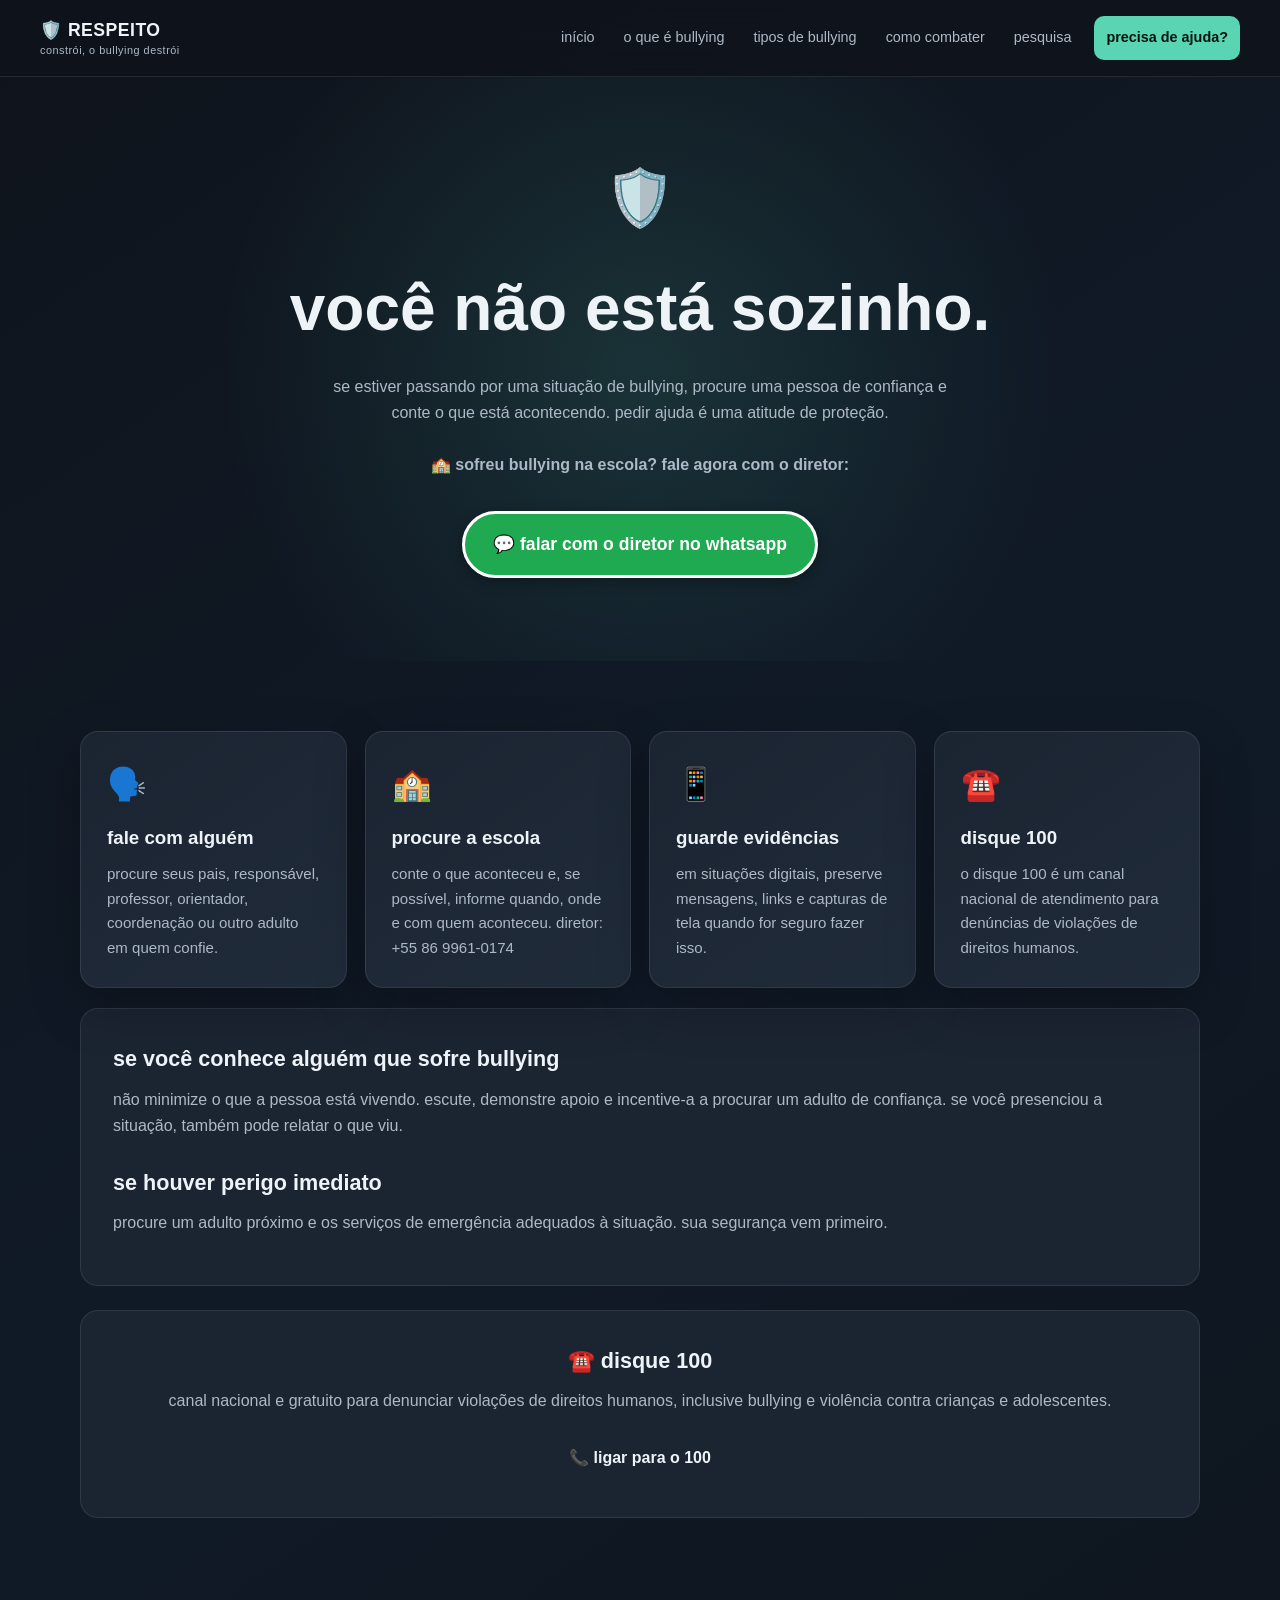
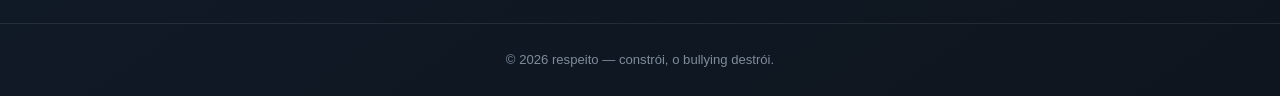
==== contato.html @ 55de94a3 "Add files via upload" ====
<!DOCTYPE html>
<html lang="pt-BR"><head><meta charset="UTF-8"><meta name="viewport" content="width=device-width, initial-scale=1.0"><title>precisa de ajuda? | respeito</title><link rel="stylesheet" href="style.css">
<style>
.btn-zap{display:inline-block;background:#1faa52;color:#fff;font-weight:700;font-size:1.1rem;padding:16px 28px;border-radius:50px;text-decoration:none;box-shadow:0 4px 14px rgba(0,0,0,.3);margin:8px;border:3px solid #fff}
.btn-zap:hover,.btn-zap:focus{background:#168a41}
.zap-aviso{margin:20px auto 0;font-weight:700}
.help-botoes{display:flex;flex-wrap:wrap;justify-content:center;align-items:center;gap:6px;margin-top:20px}
.box-100{text-align:center}
</style></head>
<body><header><div class="nav-wrap"><a class="logo" href="index.html">🛡️ RESPEITO<span>constrói, o bullying destrói</span></a><button class="menu-toggle" id="menuToggle">☰</button><nav id="navMenu"><ul>
<li><a class="nav-link" href="index.html">início</a></li><li><a class="nav-link" href="sobre.html">o que é bullying</a></li><li><a class="nav-link" href="tipos.html">tipos de bullying</a></li><li><a class="nav-link" href="combate.html">como combater</a></li><li><a class="nav-link" href="pesquisa.html">pesquisa</a></li><li><a class="btn-ajuda ativo" href="contato.html">precisa de ajuda?</a></li>
</ul></nav></div></header><main><section class="help-hero"><div class="container"><div class="help-icon">🛡️</div><h1>você não está sozinho.</h1><p>se estiver passando por uma situação de bullying, procure uma pessoa de confiança e conte o que está acontecendo. pedir ajuda é uma atitude de proteção.</p>
<p class="zap-aviso">🏫 sofreu bullying na escola? fale agora com o diretor:</p>
<div class="help-botoes">
<a class="btn-zap" href="https://wa.me/558699610174?text=Olá%2C%20preciso%20de%20ajuda%20com%20uma%20situação%20de%20bullying." target="_blank" rel="noopener noreferrer">💬 falar com o diretor no whatsapp</a>
</div></div></section>
<section class="section container"><div class="cards four">
<article class="help-card"><div class="icon">🗣️</div><h3>fale com alguém</h3><p>procure seus pais, responsável, professor, orientador, coordenação ou outro adulto em quem confie.</p></article>
<article class="help-card"><div class="icon">🏫</div><h3>procure a escola</h3><p>conte o que aconteceu e, se possível, informe quando, onde e com quem aconteceu. diretor: <a href="tel:+558699610174">+55 86 9961-0174</a></p></article>
<article class="help-card"><div class="icon">📱</div><h3>guarde evidências</h3><p>em situações digitais, preserve mensagens, links e capturas de tela quando for seguro fazer isso.</p></article>
<article class="help-card"><div class="icon">☎️</div><h3>disque 100</h3><p>o disque 100 é um canal nacional de atendimento para denúncias de violações de direitos humanos.</p></article>
</div><div class="content-box help-box"><h2>se você conhece alguém que sofre bullying</h2><p>não minimize o que a pessoa está vivendo. escute, demonstre apoio e incentive-a a procurar um adulto de confiança. se você presenciou a situação, também pode relatar o que viu.</p><h2>se houver perigo imediato</h2><p>procure um adulto próximo e os serviços de emergência adequados à situação. sua segurança vem primeiro.</p></div>

<div class="content-box help-box box-100" id="disque100" style="margin-top:24px;">
<h2>☎️ disque 100</h2>
<p>canal nacional e gratuito para denunciar violações de direitos humanos, inclusive bullying e violência contra crianças e adolescentes.</p>
<a class="btn" href="tel:100">📞 ligar para o 100</a>
</div>

</section></main>
<footer><p>&copy; <span id="ano"></span> respeito — constrói, o bullying destrói.</p></footer><script src="script.js"></script></body></html>
---- style.css ----
/* ==============================
   RESPEITO — estilo principal
   ============================== */
*{box-sizing:border-box;margin:0;padding:0}
:root{
  --bg:#0f141c;--bg2:#151c27;--card:#1b2431;--card2:#202b3a;
  --text:#eef3f8;--muted:#aeb9c7;--accent:#59d5b3;--accent2:#4db5ff;
  --border:rgba(255,255,255,.09);--danger:#ff7d86;--shadow:0 18px 50px rgba(0,0,0,.25)
}
html{scroll-behavior:smooth}
body{font-family:Arial,Helvetica,sans-serif;background:linear-gradient(145deg,var(--bg),#101a27 55%,#0e151e);color:var(--text);min-height:100vh;line-height:1.65}
a{color:inherit;text-decoration:none}
button{font:inherit}
.container{width:min(1120px,92%);margin:auto}
header{position:sticky;top:0;z-index:100;background:rgba(15,20,28,.94);backdrop-filter:blur(12px);border-bottom:1px solid var(--border)}
.nav-wrap{width:min(1200px,94%);margin:auto;min-height:76px;display:flex;align-items:center;gap:28px}
.logo{display:flex;flex-direction:column;font-weight:900;font-size:1.1rem;letter-spacing:.5px;white-space:nowrap}
.logo span{font-size:.68rem;color:var(--muted);font-weight:500;margin-top:-3px}
nav{margin-left:auto}
nav ul{list-style:none;display:flex;align-items:center;gap:5px}
.nav-link,.btn-ajuda{display:block;padding:10px 12px;border-radius:10px;color:var(--muted);font-size:.9rem;transition:.2s}
.nav-link:hover,.nav-link.ativo{background:rgba(89,213,179,.1);color:var(--accent)}
.btn-ajuda{background:var(--accent);color:#07130f;font-weight:800;margin-left:6px}
.btn-ajuda:hover{filter:brightness(1.08);transform:translateY(-1px)}
.menu-toggle{display:none;margin-left:auto;background:transparent;color:var(--text);border:1px solid var(--border);border-radius:9px;padding:8px 12px;cursor:pointer;font-size:1.2rem}
main{min-height:calc(100vh - 140px)}
.hero{padding:95px 0 75px;text-align:center}
.badge,.eyebrow{display:inline-block;color:var(--accent);background:rgba(89,213,179,.09);border:1px solid rgba(89,213,179,.2);padding:7px 13px;border-radius:999px;font-size:.78rem;font-weight:700;text-transform:lowercase}
.hero h1{font-size:clamp(2.4rem,6vw,5rem);line-height:1.05;margin:22px 0 20px;letter-spacing:-2px}
.hero h1 span{color:var(--accent)}
.hero-text{max-width:760px;margin:auto;color:var(--muted);font-size:1.08rem}
.actions{display:flex;justify-content:center;gap:12px;flex-wrap:wrap;margin:30px 0}
.btn{display:inline-flex;align-items:center;justify-content:center;padding:13px 21px;border-radius:11px;font-weight:800;transition:.2s;border:1px solid transparent}
.btn.primary{background:var(--accent);color:#07130f}
.btn.secondary{border-color:var(--border);background:var(--card);color:var(--text)}
.btn:hover{transform:translateY(-2px)}
.quote{max-width:720px;margin:34px auto 0;padding:18px;border-left:3px solid var(--accent);background:rgba(255,255,255,.025);color:#d9e2eb;font-style:italic}
.section{padding:70px 0}
.section-title{text-align:center;margin-bottom:32px}
.section-title span{color:var(--accent);font-size:.75rem;text-transform:uppercase;font-weight:800;letter-spacing:2px}
.section-title h2{font-size:2rem;margin:5px 0}
.section-title p,.page-head p{color:var(--muted)}
.cards{display:grid;gap:18px}
.cards.four{grid-template-columns:repeat(4,1fr)}
.cards.three{grid-template-columns:repeat(3,1fr)}
.card,.type-card,.role-card,.help-card,.info-card{background:linear-gradient(145deg,var(--card),var(--card2));border:1px solid var(--border);border-radius:18px;padding:26px;box-shadow:var(--shadow);transition:.25s}
.card:hover{transform:translateY(-5px);border-color:rgba(89,213,179,.3)}
.card .icon,.role-card .icon,.help-card .icon{font-size:2rem;margin-bottom:12px}
.card h3,.role-card h3,.help-card h3{margin-bottom:8px;text-transform:lowercase}
.card p,.role-card p,.help-card p,.type-card p,.info-card p{color:var(--muted);font-size:.94rem}
.card b{display:inline-block;margin-top:18px;color:var(--accent);font-size:.85rem}
.page-head{padding:72px 0 55px;background:linear-gradient(180deg,rgba(89,213,179,.06),transparent)}
.page-head h1{font-size:clamp(2.2rem,5vw,3.7rem);line-height:1.05;margin:13px 0}
.total{display:inline-block;margin-top:20px;background:var(--accent);color:#07130f;padding:8px 13px;border-radius:9px;font-weight:900;font-size:.85rem}
.content-box{background:var(--card);border:1px solid var(--border);border-radius:18px;padding:32px}
.content-box h2{font-size:1.35rem;margin-bottom:10px;margin-top:25px}
.content-box h2:first-child{margin-top:0}
.content-box p{color:var(--muted);margin-bottom:16px}
.list-grid{display:grid;grid-template-columns:1fr 1fr;gap:20px}
.check-list{list-style:none;display:grid;gap:10px}
.check-list li{background:rgba(255,255,255,.035);padding:12px 14px;border-radius:9px;color:#dbe5ee}
.check-list li::before{content:"✓";color:var(--accent);font-weight:bold;margin-right:10px}
.info-grid{display:grid;grid-template-columns:repeat(3,1fr);gap:18px;margin-top:18px}
.info-card>div{font-size:1.7rem;margin-bottom:8px}.info-card h3{margin-bottom:6px}
.warning{border-color:rgba(255,125,134,.2)}
.type-card{min-height:240px}.big-icon{font-size:2.5rem;margin-bottom:10px}.type-card h2{margin-bottom:7px;text-transform:lowercase}
.notice{margin-top:22px;padding:17px 20px;background:rgba(89,213,179,.07);border:1px solid rgba(89,213,179,.18);border-radius:13px;color:var(--muted)}
.notice strong{color:var(--accent)}
.steps{margin-top:22px;background:var(--card);border:1px solid var(--border);border-radius:18px;padding:30px}
.steps h2{margin-bottom:15px}.steps ol{padding-left:23px;color:var(--muted)}.steps li{margin:12px 0}.steps strong{color:var(--text)}
.research-intro{display:flex;gap:20px;align-items:center;background:var(--card);border:1px solid var(--border);border-radius:18px;padding:28px}
.research-intro .icon{font-size:2.5rem}.research-intro h2{margin-bottom:5px}.research-intro p{color:var(--muted)}
.research-grid{display:grid;grid-template-columns:repeat(3,1fr);gap:18px;margin-top:18px}
.result-card{background:var(--card2);border:1px solid var(--border);border-radius:16px;padding:28px;text-align:center}
.result-card strong{display:block;font-size:2.1rem;color:var(--accent)}.result-card span{color:var(--muted)}
.help-hero{text-align:center;padding:75px 0;background:radial-gradient(circle at center,rgba(89,213,179,.14),transparent 60%)}
.help-icon{font-size:3.5rem}.help-hero h1{font-size:clamp(2.4rem,5vw,4rem);margin:12px 0}.help-hero p{max-width:650px;margin:0 auto 25px;color:var(--muted)}
.btn.white{background:#fff;color:#10151d}
footer{border-top:1px solid var(--border);padding:25px;text-align:center;color:#7f8c9b;font-size:.82rem;margin-top:35px}
@media(max-width:900px){
  .cards.four{grid-template-columns:repeat(2,1fr)}.cards.three{grid-template-columns:repeat(2,1fr)}
  nav{display:none;position:absolute;top:76px;left:0;right:0;background:#111821;border-bottom:1px solid var(--border);padding:12px}
  nav.aberto{display:block}nav ul{flex-direction:column;align-items:stretch}
  .nav-link,.btn-ajuda{text-align:center;margin:0}.menu-toggle{display:block}
}
@media(max-width:600px){
  .hero{padding:65px 0 45px}.hero h1{letter-spacing:-1px}.hero-text{font-size:1rem}
  .cards.four,.cards.three,.info-grid,.research-grid,.list-grid{grid-template-columns:1fr}
  .content-box,.steps,.research-intro,.card,.type-card,.role-card,.help-card{padding:21px}
  .nav-wrap{min-height:68px}.logo{font-size:1rem}
}

/* complementos da pesquisa e conteúdo */
.section-alt{background:rgba(255,255,255,.018);border-top:1px solid var(--border);border-bottom:1px solid var(--border)}
.type-card h4{margin-top:18px;margin-bottom:7px;color:var(--accent);font-size:.8rem;text-transform:uppercase;letter-spacing:1px}
.type-card ul{padding-left:18px;color:var(--muted);font-size:.9rem}.type-card li{margin:5px 0}
.donut-row{display:grid;grid-template-columns:repeat(3,1fr);gap:18px;margin-top:20px}
.donut-card{background:linear-gradient(145deg,var(--card),var(--card2));border:1px solid var(--border);border-radius:18px;padding:24px;text-align:center}
.donut-card h3{margin-bottom:15px;text-transform:lowercase}.canvas-wrap{height:210px;position:relative;display:flex;justify-content:center;align-items:center}
.canvas-wrap canvas{max-width:190px;max-height:190px}
.donut-legend{display:grid;gap:8px;margin-top:8px;text-align:left}.donut-legend div{display:flex;justify-content:space-between;gap:10px;color:var(--muted);font-size:.83rem}.donut-legend strong{color:var(--text)}
.bar-panels{display:grid;grid-template-columns:1fr 1fr;gap:18px;margin-top:18px}.bar-panel{background:var(--card);border:1px solid var(--border);border-radius:18px;padding:25px}.bar-panel:last-child{grid-column:1/-1}
.bar-panel h3{margin-bottom:20px}.bars{display:grid;gap:15px}.bar-row>div{display:flex;justify-content:space-between;gap:10px;color:var(--muted);font-size:.84rem;margin-bottom:6px}.bar-row b{color:var(--text)}
.bar-row i{display:block;height:9px;border-radius:99px;background:linear-gradient(90deg,var(--accent),var(--accent2));min-width:3px}
.research-extra{display:grid;grid-template-columns:1fr 1fr;gap:18px;margin-top:18px}.help-box{margin-top:20px}
@media(max-width:900px){.donut-row{grid-template-columns:1fr 1fr}.bar-panels{grid-template-columns:1fr}.bar-panel:last-child{grid-column:auto}.research-extra{grid-template-columns:1fr}}
@media(max-width:600px){.donut-row{grid-template-columns:1fr}.bar-panel{padding:20px}.canvas-wrap{height:190px}}
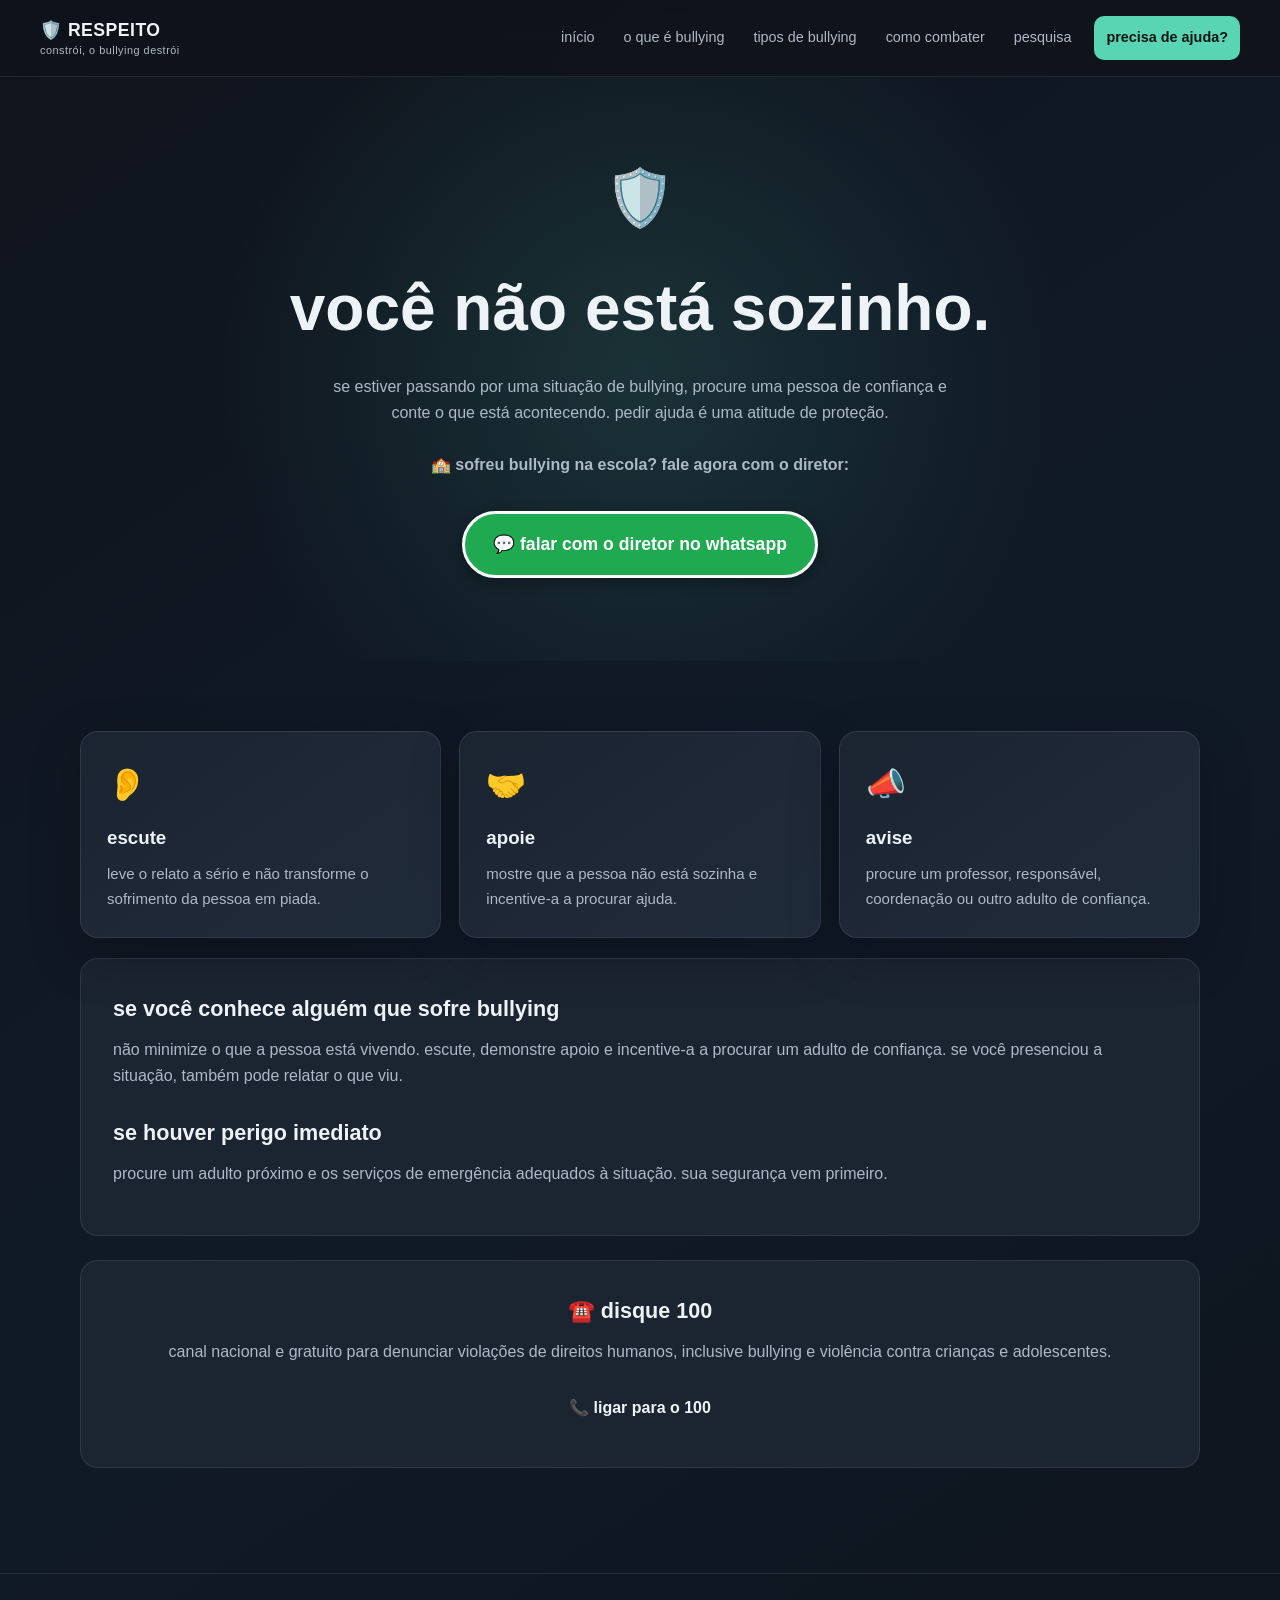
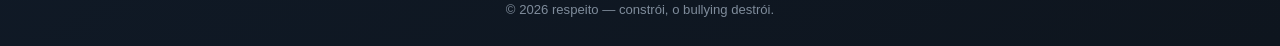
==== commit 67235622: "Add files via upload" ====
--- a/contato.html
+++ b/contato.html
@@ -14,11 +14,10 @@
 <div class="help-botoes">
 <a class="btn-zap" href="https://wa.me/558699610174?text=Olá%2C%20preciso%20de%20ajuda%20com%20uma%20situação%20de%20bullying." target="_blank" rel="noopener noreferrer">💬 falar com o diretor no whatsapp</a>
 </div></div></section>
-<section class="section container"><div class="cards four">
-<article class="help-card"><div class="icon">🗣️</div><h3>fale com alguém</h3><p>procure seus pais, responsável, professor, orientador, coordenação ou outro adulto em quem confie.</p></article>
-<article class="help-card"><div class="icon">🏫</div><h3>procure a escola</h3><p>conte o que aconteceu e, se possível, informe quando, onde e com quem aconteceu. diretor: <a href="tel:+558699610174">+55 86 9961-0174</a></p></article>
-<article class="help-card"><div class="icon">📱</div><h3>guarde evidências</h3><p>em situações digitais, preserve mensagens, links e capturas de tela quando for seguro fazer isso.</p></article>
-<article class="help-card"><div class="icon">☎️</div><h3>disque 100</h3><p>o disque 100 é um canal nacional de atendimento para denúncias de violações de direitos humanos.</p></article>
+<section class="section container"><div class="cards three">
+<article class="help-card"><div class="icon">👂</div><h3>escute</h3><p>leve o relato a sério e não transforme o sofrimento da pessoa em piada.</p></article>
+<article class="help-card"><div class="icon">🤝</div><h3>apoie</h3><p>mostre que a pessoa não está sozinha e incentive-a a procurar ajuda.</p></article>
+<article class="help-card"><div class="icon">📣</div><h3>avise</h3><p>procure um professor, responsável, coordenação ou outro adulto de confiança.</p></article>
 </div><div class="content-box help-box"><h2>se você conhece alguém que sofre bullying</h2><p>não minimize o que a pessoa está vivendo. escute, demonstre apoio e incentive-a a procurar um adulto de confiança. se você presenciou a situação, também pode relatar o que viu.</p><h2>se houver perigo imediato</h2><p>procure um adulto próximo e os serviços de emergência adequados à situação. sua segurança vem primeiro.</p></div>
 
 <div class="content-box help-box box-100" id="disque100" style="margin-top:24px;">
--- a/style.css
+++ b/style.css
@@ -3,69 +3,69 @@
    ============================== */
 *{box-sizing:border-box;margin:0;padding:0}
 :root{
-  --bg:#0f141c;--bg2:#151c27;--card:#1b2431;--card2:#202b3a;
-  --text:#eef3f8;--muted:#aeb9c7;--accent:#59d5b3;--accent2:#4db5ff;
-  --border:rgba(255,255,255,.09);--danger:#ff7d86;--shadow:0 18px 50px rgba(0,0,0,.25)
+  --bg:#0a1f3c;--bg2:#0f3057;--card:#12294a;--card2:#183763;
+  --text:#f2f7ff;--muted:#b9c9e3;--accent:#f0434f;--accent2:#ff8a92;
+  --border:rgba(255,255,255,.12);--danger:#ff7d86;--shadow:0 18px 50px rgba(0,10,30,.4)
 }
 html{scroll-behavior:smooth}
-body{font-family:Arial,Helvetica,sans-serif;background:linear-gradient(145deg,var(--bg),#101a27 55%,#0e151e);color:var(--text);min-height:100vh;line-height:1.65}
+body{font-family:Arial,Helvetica,sans-serif;background:linear-gradient(160deg,#0a1f3c,#0f3057 50%,#0b1b33);background-attachment:fixed;color:var(--text);min-height:100vh;line-height:1.65}
 a{color:inherit;text-decoration:none}
 button{font:inherit}
 .container{width:min(1120px,92%);margin:auto}
-header{position:sticky;top:0;z-index:100;background:rgba(15,20,28,.94);backdrop-filter:blur(12px);border-bottom:1px solid var(--border)}
+header{position:sticky;top:0;z-index:100;background:rgba(10,31,60,.95);backdrop-filter:blur(12px);border-bottom:1px solid var(--border)}
 .nav-wrap{width:min(1200px,94%);margin:auto;min-height:76px;display:flex;align-items:center;gap:28px}
 .logo{display:flex;flex-direction:column;font-weight:900;font-size:1.1rem;letter-spacing:.5px;white-space:nowrap}
 .logo span{font-size:.68rem;color:var(--muted);font-weight:500;margin-top:-3px}
 nav{margin-left:auto}
 nav ul{list-style:none;display:flex;align-items:center;gap:5px}
 .nav-link,.btn-ajuda{display:block;padding:10px 12px;border-radius:10px;color:var(--muted);font-size:.9rem;transition:.2s}
-.nav-link:hover,.nav-link.ativo{background:rgba(89,213,179,.1);color:var(--accent)}
-.btn-ajuda{background:var(--accent);color:#07130f;font-weight:800;margin-left:6px}
+.nav-link:hover,.nav-link.ativo{background:rgba(240,67,79,.15);color:var(--accent2)}
+.btn-ajuda{background:var(--accent);color:#ffffff;font-weight:800;margin-left:6px}
 .btn-ajuda:hover{filter:brightness(1.08);transform:translateY(-1px)}
 .menu-toggle{display:none;margin-left:auto;background:transparent;color:var(--text);border:1px solid var(--border);border-radius:9px;padding:8px 12px;cursor:pointer;font-size:1.2rem}
 main{min-height:calc(100vh - 140px)}
 .hero{padding:95px 0 75px;text-align:center}
-.badge,.eyebrow{display:inline-block;color:var(--accent);background:rgba(89,213,179,.09);border:1px solid rgba(89,213,179,.2);padding:7px 13px;border-radius:999px;font-size:.78rem;font-weight:700;text-transform:lowercase}
+.badge,.eyebrow{display:inline-block;color:var(--accent2);background:rgba(240,67,79,.12);border:1px solid rgba(240,67,79,.3);padding:7px 13px;border-radius:999px;font-size:.78rem;font-weight:700;text-transform:lowercase}
 .hero h1{font-size:clamp(2.4rem,6vw,5rem);line-height:1.05;margin:22px 0 20px;letter-spacing:-2px}
 .hero h1 span{color:var(--accent)}
 .hero-text{max-width:760px;margin:auto;color:var(--muted);font-size:1.08rem}
 .actions{display:flex;justify-content:center;gap:12px;flex-wrap:wrap;margin:30px 0}
 .btn{display:inline-flex;align-items:center;justify-content:center;padding:13px 21px;border-radius:11px;font-weight:800;transition:.2s;border:1px solid transparent}
-.btn.primary{background:var(--accent);color:#07130f}
+.btn.primary{background:var(--accent);color:#ffffff}
 .btn.secondary{border-color:var(--border);background:var(--card);color:var(--text)}
 .btn:hover{transform:translateY(-2px)}
-.quote{max-width:720px;margin:34px auto 0;padding:18px;border-left:3px solid var(--accent);background:rgba(255,255,255,.025);color:#d9e2eb;font-style:italic}
+.quote{max-width:720px;margin:34px auto 0;padding:18px;border-left:3px solid var(--accent);background:rgba(255,255,255,.05);color:#e1ebfa;font-style:italic}
 .section{padding:70px 0}
 .section-title{text-align:center;margin-bottom:32px}
-.section-title span{color:var(--accent);font-size:.75rem;text-transform:uppercase;font-weight:800;letter-spacing:2px}
+.section-title span{color:var(--accent2);font-size:.75rem;text-transform:uppercase;font-weight:800;letter-spacing:2px}
 .section-title h2{font-size:2rem;margin:5px 0}
 .section-title p,.page-head p{color:var(--muted)}
 .cards{display:grid;gap:18px}
 .cards.four{grid-template-columns:repeat(4,1fr)}
 .cards.three{grid-template-columns:repeat(3,1fr)}
 .card,.type-card,.role-card,.help-card,.info-card{background:linear-gradient(145deg,var(--card),var(--card2));border:1px solid var(--border);border-radius:18px;padding:26px;box-shadow:var(--shadow);transition:.25s}
-.card:hover{transform:translateY(-5px);border-color:rgba(89,213,179,.3)}
+.card:hover{transform:translateY(-5px);border-color:rgba(240,67,79,.45)}
 .card .icon,.role-card .icon,.help-card .icon{font-size:2rem;margin-bottom:12px}
 .card h3,.role-card h3,.help-card h3{margin-bottom:8px;text-transform:lowercase}
 .card p,.role-card p,.help-card p,.type-card p,.info-card p{color:var(--muted);font-size:.94rem}
-.card b{display:inline-block;margin-top:18px;color:var(--accent);font-size:.85rem}
-.page-head{padding:72px 0 55px;background:linear-gradient(180deg,rgba(89,213,179,.06),transparent)}
+.card b{display:inline-block;margin-top:18px;color:var(--accent2);font-size:.85rem}
+.page-head{padding:72px 0 55px;background:linear-gradient(180deg,rgba(255,255,255,.05),transparent)}
 .page-head h1{font-size:clamp(2.2rem,5vw,3.7rem);line-height:1.05;margin:13px 0}
-.total{display:inline-block;margin-top:20px;background:var(--accent);color:#07130f;padding:8px 13px;border-radius:9px;font-weight:900;font-size:.85rem}
+.total{display:inline-block;margin-top:20px;background:var(--accent);color:#ffffff;padding:8px 13px;border-radius:9px;font-weight:900;font-size:.85rem}
 .content-box{background:var(--card);border:1px solid var(--border);border-radius:18px;padding:32px}
 .content-box h2{font-size:1.35rem;margin-bottom:10px;margin-top:25px}
 .content-box h2:first-child{margin-top:0}
 .content-box p{color:var(--muted);margin-bottom:16px}
 .list-grid{display:grid;grid-template-columns:1fr 1fr;gap:20px}
 .check-list{list-style:none;display:grid;gap:10px}
-.check-list li{background:rgba(255,255,255,.035);padding:12px 14px;border-radius:9px;color:#dbe5ee}
+.check-list li{background:rgba(255,255,255,.06);padding:12px 14px;border-radius:9px;color:#e6eefb}
 .check-list li::before{content:"✓";color:var(--accent);font-weight:bold;margin-right:10px}
 .info-grid{display:grid;grid-template-columns:repeat(3,1fr);gap:18px;margin-top:18px}
 .info-card>div{font-size:1.7rem;margin-bottom:8px}.info-card h3{margin-bottom:6px}
-.warning{border-color:rgba(255,125,134,.2)}
+.warning{border-color:rgba(255,125,134,.3)}
 .type-card{min-height:240px}.big-icon{font-size:2.5rem;margin-bottom:10px}.type-card h2{margin-bottom:7px;text-transform:lowercase}
-.notice{margin-top:22px;padding:17px 20px;background:rgba(89,213,179,.07);border:1px solid rgba(89,213,179,.18);border-radius:13px;color:var(--muted)}
-.notice strong{color:var(--accent)}
+.notice{margin-top:22px;padding:17px 20px;background:rgba(240,67,79,.1);border:1px solid rgba(240,67,79,.26);border-radius:13px;color:var(--muted)}
+.notice strong{color:var(--accent2)}
 .steps{margin-top:22px;background:var(--card);border:1px solid var(--border);border-radius:18px;padding:30px}
 .steps h2{margin-bottom:15px}.steps ol{padding-left:23px;color:var(--muted)}.steps li{margin:12px 0}.steps strong{color:var(--text)}
 .research-intro{display:flex;gap:20px;align-items:center;background:var(--card);border:1px solid var(--border);border-radius:18px;padding:28px}
@@ -73,13 +73,13 @@
 .research-grid{display:grid;grid-template-columns:repeat(3,1fr);gap:18px;margin-top:18px}
 .result-card{background:var(--card2);border:1px solid var(--border);border-radius:16px;padding:28px;text-align:center}
 .result-card strong{display:block;font-size:2.1rem;color:var(--accent)}.result-card span{color:var(--muted)}
-.help-hero{text-align:center;padding:75px 0;background:radial-gradient(circle at center,rgba(89,213,179,.14),transparent 60%)}
+.help-hero{text-align:center;padding:75px 0;background:radial-gradient(circle at center,rgba(240,67,79,.16),transparent 60%)}
 .help-icon{font-size:3.5rem}.help-hero h1{font-size:clamp(2.4rem,5vw,4rem);margin:12px 0}.help-hero p{max-width:650px;margin:0 auto 25px;color:var(--muted)}
 .btn.white{background:#fff;color:#10151d}
-footer{border-top:1px solid var(--border);padding:25px;text-align:center;color:#7f8c9b;font-size:.82rem;margin-top:35px}
+footer{border-top:1px solid var(--border);padding:25px;text-align:center;color:#8fa3c4;font-size:.82rem;margin-top:35px}
 @media(max-width:900px){
   .cards.four{grid-template-columns:repeat(2,1fr)}.cards.three{grid-template-columns:repeat(2,1fr)}
-  nav{display:none;position:absolute;top:76px;left:0;right:0;background:#111821;border-bottom:1px solid var(--border);padding:12px}
+  nav{display:none;position:absolute;top:76px;left:0;right:0;background:#0c2547;border-bottom:1px solid var(--border);padding:12px}
   nav.aberto{display:block}nav ul{flex-direction:column;align-items:stretch}
   .nav-link,.btn-ajuda{text-align:center;margin:0}.menu-toggle{display:block}
 }
@@ -91,8 +91,8 @@
 }
 
 /* complementos da pesquisa e conteúdo */
-.section-alt{background:rgba(255,255,255,.018);border-top:1px solid var(--border);border-bottom:1px solid var(--border)}
-.type-card h4{margin-top:18px;margin-bottom:7px;color:var(--accent);font-size:.8rem;text-transform:uppercase;letter-spacing:1px}
+.section-alt{background:rgba(255,255,255,.03);border-top:1px solid var(--border);border-bottom:1px solid var(--border)}
+.type-card h4{margin-top:18px;margin-bottom:7px;color:var(--accent2);font-size:.8rem;text-transform:uppercase;letter-spacing:1px}
 .type-card ul{padding-left:18px;color:var(--muted);font-size:.9rem}.type-card li{margin:5px 0}
 .donut-row{display:grid;grid-template-columns:repeat(3,1fr);gap:18px;margin-top:20px}
 .donut-card{background:linear-gradient(145deg,var(--card),var(--card2));border:1px solid var(--border);border-radius:18px;padding:24px;text-align:center}
@@ -105,3 +105,33 @@
 .research-extra{display:grid;grid-template-columns:1fr 1fr;gap:18px;margin-top:18px}.help-box{margin-top:20px}
 @media(max-width:900px){.donut-row{grid-template-columns:1fr 1fr}.bar-panels{grid-template-columns:1fr}.bar-panel:last-child{grid-column:auto}.research-extra{grid-template-columns:1fr}}
 @media(max-width:600px){.donut-row{grid-template-columns:1fr}.bar-panel{padding:20px}.canvas-wrap{height:190px}}
+.page-head .container {
+  text-align: center;
+}
+
+.page-head p {
+  margin-left: auto;
+  margin-right: auto;
+}
+
+/* fundo igual ao início */
+:root{
+  --bg:#0f141c;--bg2:#151c27;--card:#1b2431;--card2:#202b3a;
+  --text:#eef3f8;--muted:#aeb9c7;
+  --border:rgba(255,255,255,.09);--shadow:0 18px 50px rgba(0,0,0,.25)
+}
+body{background:linear-gradient(145deg,#0f141c,#101a27 55%,#0e151e);background-attachment:scroll}
+header{background:rgba(15,20,28,.94)}
+.quote{background:rgba(255,255,255,.025);color:#d9e2eb}
+.check-list li{background:rgba(255,255,255,.035);color:#dbe5ee}
+.section-alt{background:rgba(255,255,255,.018)}
+.page-head{background:linear-gradient(180deg,rgba(89,213,179,.06),transparent)}
+.help-hero{background:radial-gradient(circle at center,rgba(89,213,179,.14),transparent 60%)}
+footer{color:#7f8c9b}
+@media(max-width:900px){nav{background:#111821}}
+
+/* menu: verde como antes */
+.nav-link:hover,
+.nav-link.ativo{background:rgba(89,213,179,.1);color:#59d5b3}
+.btn-ajuda{background:#59d5b3;color:#07130f}
+.btn-ajuda:hover{filter:brightness(1.08)}
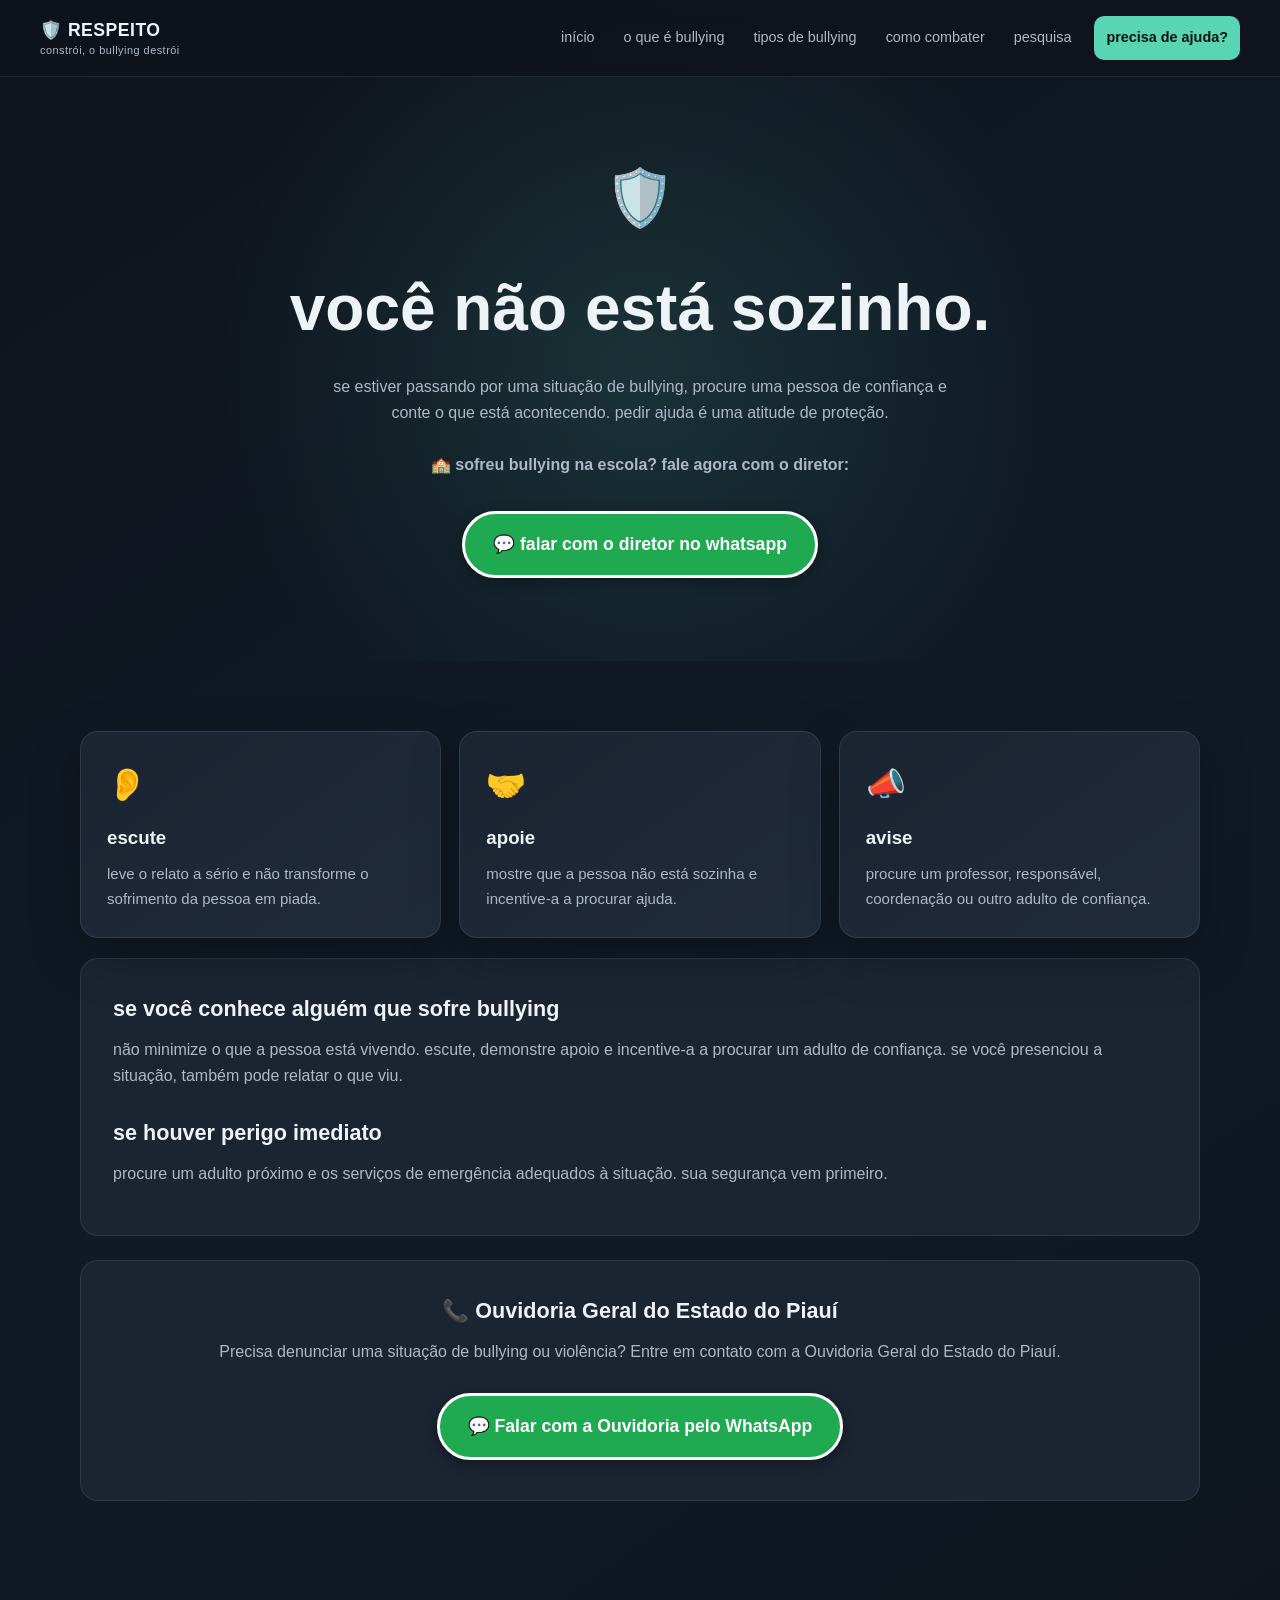
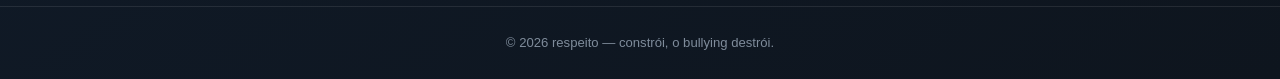
==== commit f7fe574e: "Refactor contato.html for improved structure and styles Refactor HTML structure and styles for bette" ====
--- a/contato.html
+++ b/contato.html
@@ -1,30 +1,199 @@
+
 <!DOCTYPE html>
-<html lang="pt-BR"><head><meta charset="UTF-8"><meta name="viewport" content="width=device-width, initial-scale=1.0"><title>precisa de ajuda? | respeito</title><link rel="stylesheet" href="style.css">
+<html lang="pt-BR">
+<head>
+<meta charset="UTF-8">
+<meta name="viewport" content="width=device-width, initial-scale=1.0">
+<title>precisa de ajuda? | respeito</title>
+<link rel="stylesheet" href="style.css">
+
 <style>
-.btn-zap{display:inline-block;background:#1faa52;color:#fff;font-weight:700;font-size:1.1rem;padding:16px 28px;border-radius:50px;text-decoration:none;box-shadow:0 4px 14px rgba(0,0,0,.3);margin:8px;border:3px solid #fff}
-.btn-zap:hover,.btn-zap:focus{background:#168a41}
-.zap-aviso{margin:20px auto 0;font-weight:700}
-.help-botoes{display:flex;flex-wrap:wrap;justify-content:center;align-items:center;gap:6px;margin-top:20px}
-.box-100{text-align:center}
-</style></head>
-<body><header><div class="nav-wrap"><a class="logo" href="index.html">🛡️ RESPEITO<span>constrói, o bullying destrói</span></a><button class="menu-toggle" id="menuToggle">☰</button><nav id="navMenu"><ul>
-<li><a class="nav-link" href="index.html">início</a></li><li><a class="nav-link" href="sobre.html">o que é bullying</a></li><li><a class="nav-link" href="tipos.html">tipos de bullying</a></li><li><a class="nav-link" href="combate.html">como combater</a></li><li><a class="nav-link" href="pesquisa.html">pesquisa</a></li><li><a class="btn-ajuda ativo" href="contato.html">precisa de ajuda?</a></li>
-</ul></nav></div></header><main><section class="help-hero"><div class="container"><div class="help-icon">🛡️</div><h1>você não está sozinho.</h1><p>se estiver passando por uma situação de bullying, procure uma pessoa de confiança e conte o que está acontecendo. pedir ajuda é uma atitude de proteção.</p>
-<p class="zap-aviso">🏫 sofreu bullying na escola? fale agora com o diretor:</p>
+.btn-zap {
+    display: inline-block;
+    background: #1faa52;
+    color: #fff;
+    font-weight: 700;
+    font-size: 1.1rem;
+    padding: 16px 28px;
+    border-radius: 50px;
+    text-decoration: none;
+    box-shadow: 0 4px 14px rgba(0,0,0,.3);
+    margin: 8px;
+    border: 3px solid #fff;
+}
+
+.btn-zap:hover,
+.btn-zap:focus {
+    background: #168a41;
+}
+
+.zap-aviso {
+    margin: 20px auto 0;
+    font-weight: 700;
+}
+
+.help-botoes {
+    display: flex;
+    flex-wrap: wrap;
+    justify-content: center;
+    align-items: center;
+    gap: 6px;
+    margin-top: 20px;
+}
+
+.box-100 {
+    text-align: center;
+}
+</style>
+</head>
+
+<body>
+
+<header>
+<div class="nav-wrap">
+
+<a class="logo" href="index.html">
+🛡️ RESPEITO
+<span>constrói, o bullying destrói</span>
+</a>
+
+<button class="menu-toggle" id="menuToggle">☰</button>
+
+<nav id="navMenu">
+<ul>
+<li><a class="nav-link" href="index.html">início</a></li>
+<li><a class="nav-link" href="sobre.html">o que é bullying</a></li>
+<li><a class="nav-link" href="tipos.html">tipos de bullying</a></li>
+<li><a class="nav-link" href="combate.html">como combater</a></li>
+<li><a class="nav-link" href="pesquisa.html">pesquisa</a></li>
+<li><a class="btn-ajuda ativo" href="contato.html">precisa de ajuda?</a></li>
+</ul>
+</nav>
+
+</div>
+</header>
+
+<main>
+
+<section class="help-hero">
+<div class="container">
+
+<div class="help-icon">🛡️</div>
+
+<h1>você não está sozinho.</h1>
+
+<p>
+se estiver passando por uma situação de bullying,
+procure uma pessoa de confiança e conte o que está acontecendo.
+pedir ajuda é uma atitude de proteção.
+</p>
+
+<p class="zap-aviso">
+🏫 sofreu bullying na escola? fale agora com o diretor:
+</p>
+
 <div class="help-botoes">
-<a class="btn-zap" href="https://wa.me/558699610174?text=Olá%2C%20preciso%20de%20ajuda%20com%20uma%20situação%20de%20bullying." target="_blank" rel="noopener noreferrer">💬 falar com o diretor no whatsapp</a>
-</div></div></section>
-<section class="section container"><div class="cards three">
-<article class="help-card"><div class="icon">👂</div><h3>escute</h3><p>leve o relato a sério e não transforme o sofrimento da pessoa em piada.</p></article>
-<article class="help-card"><div class="icon">🤝</div><h3>apoie</h3><p>mostre que a pessoa não está sozinha e incentive-a a procurar ajuda.</p></article>
-<article class="help-card"><div class="icon">📣</div><h3>avise</h3><p>procure um professor, responsável, coordenação ou outro adulto de confiança.</p></article>
-</div><div class="content-box help-box"><h2>se você conhece alguém que sofre bullying</h2><p>não minimize o que a pessoa está vivendo. escute, demonstre apoio e incentive-a a procurar um adulto de confiança. se você presenciou a situação, também pode relatar o que viu.</p><h2>se houver perigo imediato</h2><p>procure um adulto próximo e os serviços de emergência adequados à situação. sua segurança vem primeiro.</p></div>
 
-<div class="content-box help-box box-100" id="disque100" style="margin-top:24px;">
-<h2>☎️ disque 100</h2>
-<p>canal nacional e gratuito para denunciar violações de direitos humanos, inclusive bullying e violência contra crianças e adolescentes.</p>
-<a class="btn" href="tel:100">📞 ligar para o 100</a>
+<a class="btn-zap"
+href="https://wa.me/558699610174?text=Olá%2C%20preciso%20de%20ajuda%20com%20uma%20situação%20de%20bullying."
+target="_blank"
+rel="noopener noreferrer">
+💬 falar com o diretor no whatsapp
+</a>
+
+</div>
+</div>
+</section>
+
+<section class="section container">
+
+<div class="cards three">
+
+<article class="help-card">
+<div class="icon">👂</div>
+<h3>escute</h3>
+<p>
+leve o relato a sério e não transforme o sofrimento
+da pessoa em piada.
+</p>
+</article>
+
+<article class="help-card">
+<div class="icon">🤝</div>
+<h3>apoie</h3>
+<p>
+mostre que a pessoa não está sozinha e incentive-a
+a procurar ajuda.
+</p>
+</article>
+
+<article class="help-card">
+<div class="icon">📣</div>
+<h3>avise</h3>
+<p>
+procure um professor, responsável, coordenação
+ou outro adulto de confiança.
+</p>
+</article>
+
 </div>
 
-</section></main>
-<footer><p>&copy; <span id="ano"></span> respeito — constrói, o bullying destrói.</p></footer><script src="script.js"></script></body></html>+<div class="content-box help-box">
+
+<h2>se você conhece alguém que sofre bullying</h2>
+
+<p>
+não minimize o que a pessoa está vivendo.
+escute, demonstre apoio e incentive-a a procurar
+um adulto de confiança. se você presenciou a situação,
+também pode relatar o que viu.
+</p>
+
+<h2>se houver perigo imediato</h2>
+
+<p>
+procure um adulto próximo e os serviços de emergência
+adequados à situação. sua segurança vem primeiro.
+</p>
+
+</div>
+
+<!-- OUVIDORIA GERAL DO ESTADO DO PIAUÍ -->
+
+<div class="content-box help-box box-100"
+style="margin-top:24px;">
+
+<h2>📞 Ouvidoria Geral do Estado do Piauí</h2>
+
+<p>
+Precisa denunciar uma situação de bullying ou violência?
+Entre em contato com a Ouvidoria Geral do Estado do Piauí.
+</p>
+
+<div class="help-botoes">
+
+<a class="btn-zap"
+href="https://wa.me/5586995447924"
+target="_blank"
+rel="noopener noreferrer">
+💬 Falar com a Ouvidoria pelo WhatsApp
+</a>
+
+</div>
+
+</div>
+
+</section>
+</main>
+
+<footer>
+<p>
+&copy; <span id="ano"></span>
+respeito — constrói, o bullying destrói.
+</p>
+</footer>
+
+<script src="script.js"></script>
+
+</body>
+</html>
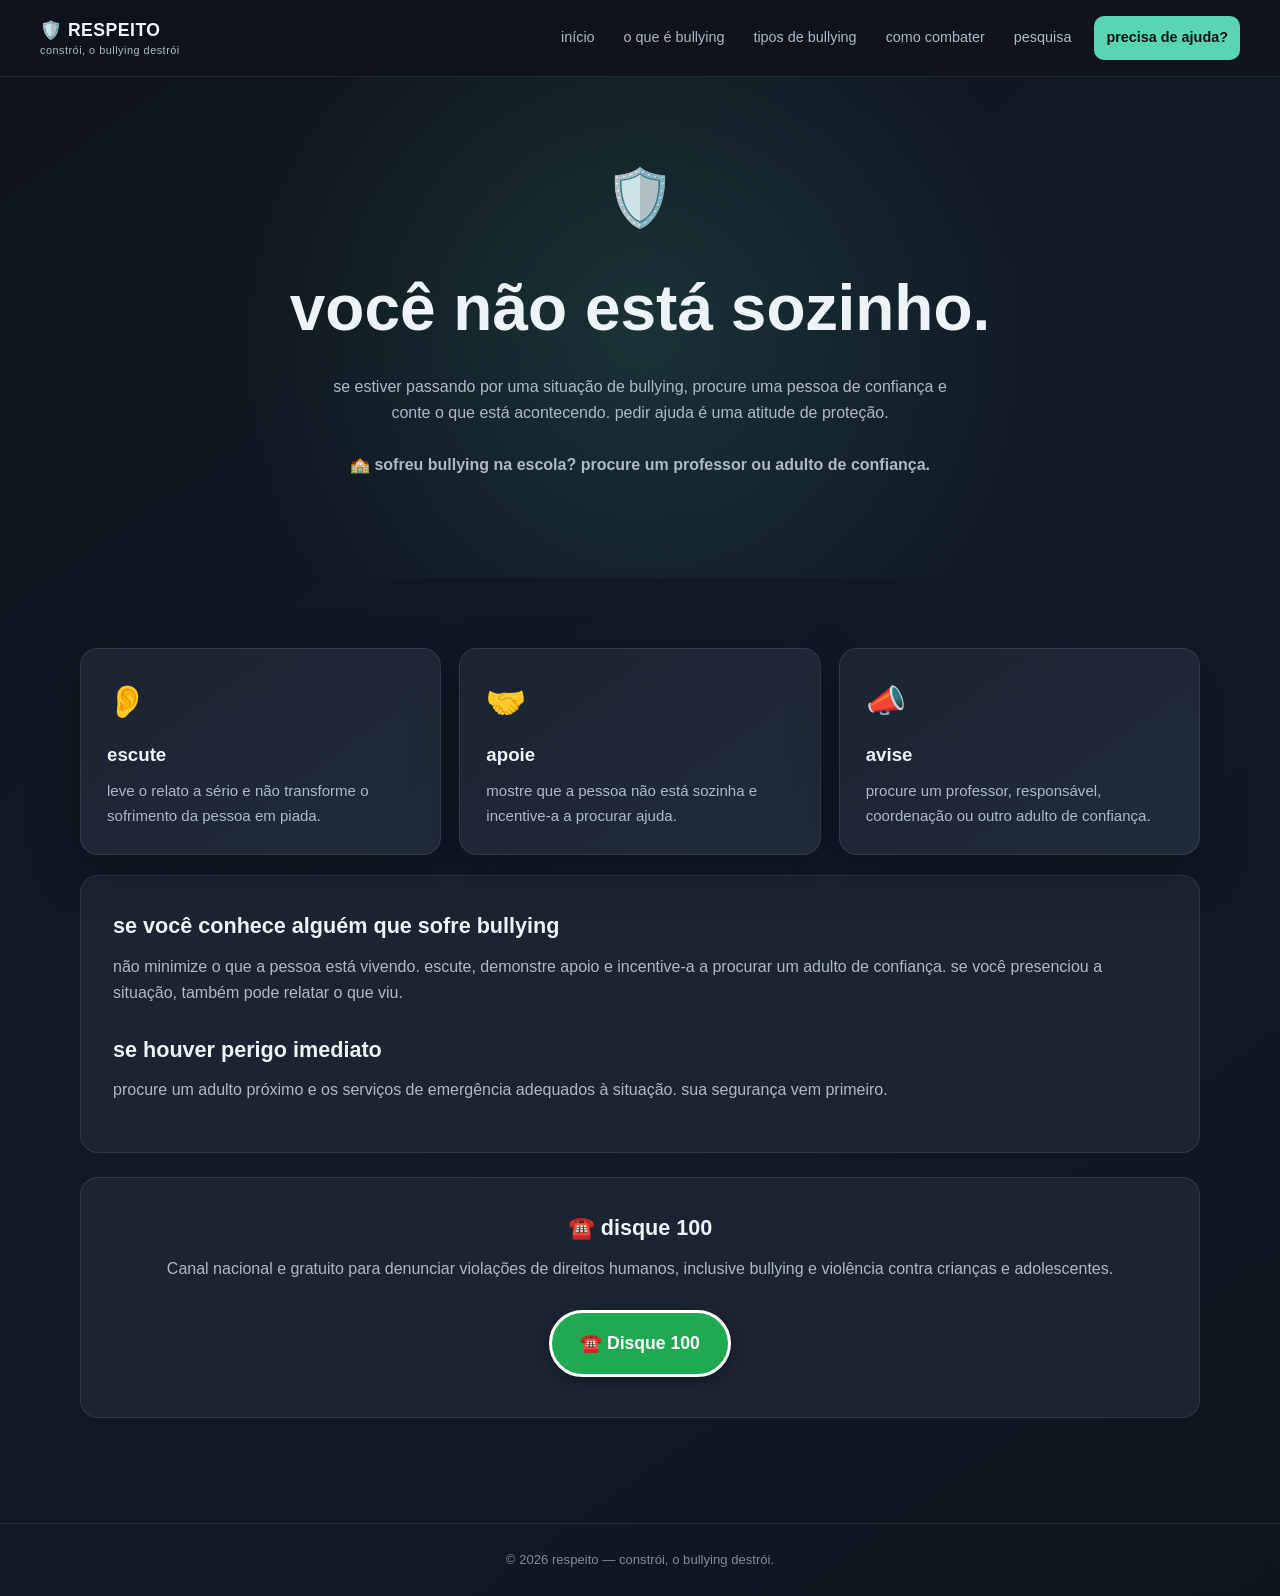
==== commit b72a21f5: "Revise bullying help text and button links Updated text for bullying assistance and modified button " ====
--- a/contato.html
+++ b/contato.html
@@ -20,6 +20,7 @@
     box-shadow: 0 4px 14px rgba(0,0,0,.3);
     margin: 8px;
     border: 3px solid #fff;
+    cursor: default;
 }
 
 .btn-zap:hover,
@@ -89,19 +90,10 @@
 </p>
 
 <p class="zap-aviso">
-🏫 sofreu bullying na escola? fale agora com o diretor:
+🏫 sofreu bullying na escola? procure um professor
+ou adulto de confiança.
 </p>
 
-<div class="help-botoes">
-
-<a class="btn-zap"
-href="https://wa.me/558699610174?text=Olá%2C%20preciso%20de%20ajuda%20com%20uma%20situação%20de%20bullying."
-target="_blank"
-rel="noopener noreferrer">
-💬 falar com o diretor no whatsapp
-</a>
-
-</div>
 </div>
 </section>
 
@@ -158,29 +150,30 @@
 
 </div>
 
-<!-- OUVIDORIA GERAL DO ESTADO DO PIAUÍ -->
+<!-- BOTÃO DISQUE 100 -->
 
 <div class="content-box help-box box-100"
+id="disque100"
 style="margin-top:24px;">
 
-<h2>📞 Ouvidoria Geral do Estado do Piauí</h2>
+<h2>☎️ disque 100</h2>
 
 <p>
-Precisa denunciar uma situação de bullying ou violência?
-Entre em contato com a Ouvidoria Geral do Estado do Piauí.
+Canal nacional e gratuito para denunciar violações
+de direitos humanos, inclusive bullying e violência
+contra crianças e adolescentes.
 </p>
 
 <div class="help-botoes">
 
 <a class="btn-zap"
-href="https://wa.me/5586995447924"
-target="_blank"
-rel="noopener noreferrer">
-💬 Falar com a Ouvidoria pelo WhatsApp
+href="#"
+onclick="return false;"
+aria-disabled="true">
+☎️ Disque 100
 </a>
 
 </div>
-
 </div>
 
 </section>
